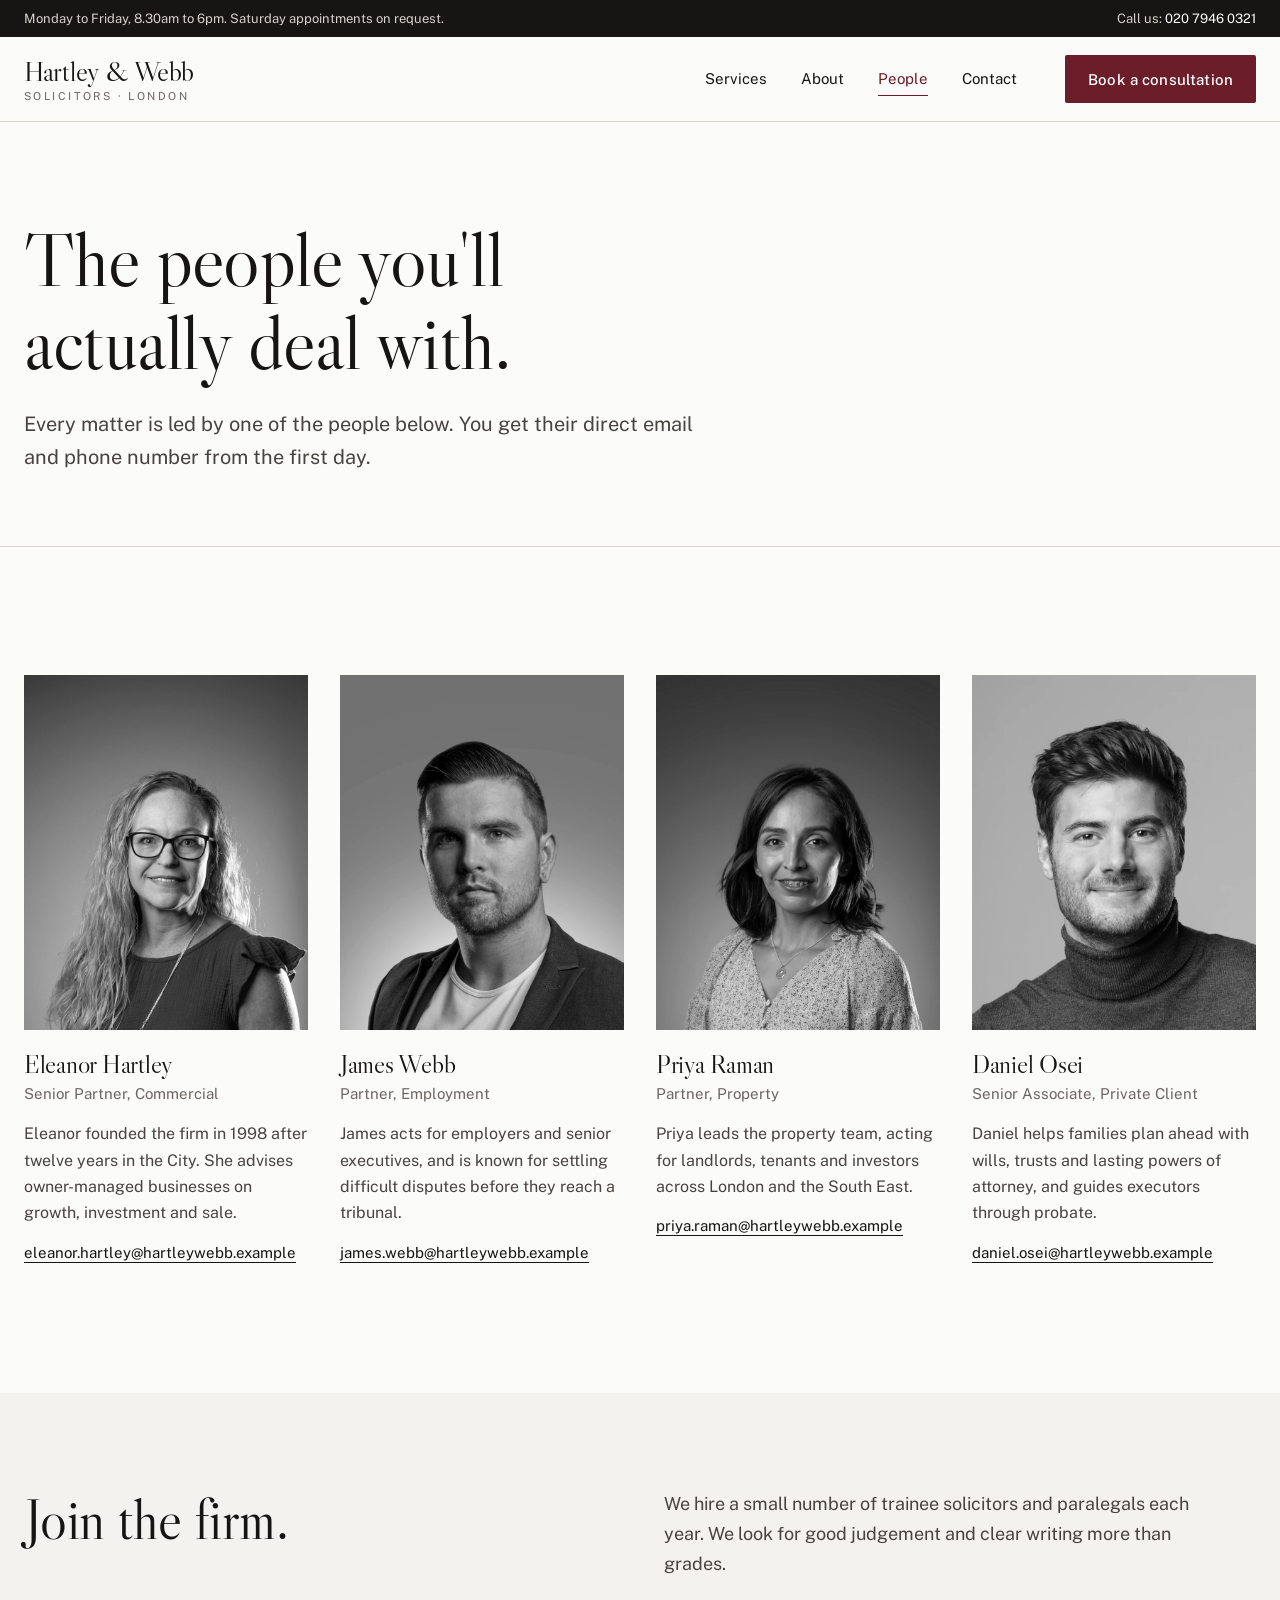
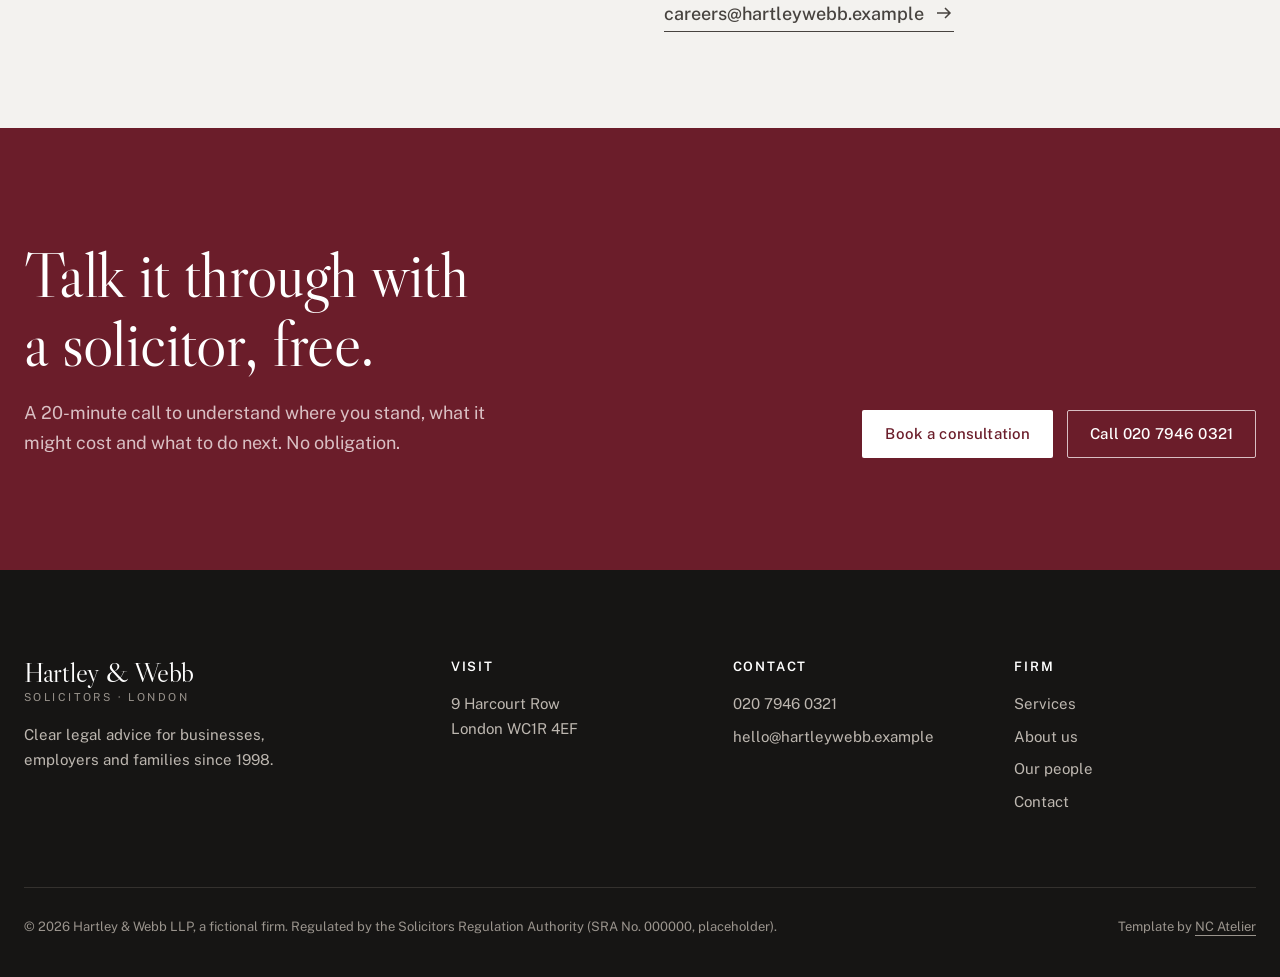
==== team.html @ ed43b605 "Hartley & Webb law firm brochure site template Five-page plain HTML/CSS/JS site: home with call-back" ====
<!doctype html>
<html lang="en-GB">
<head>
<meta charset="utf-8">
<meta name="viewport" content="width=device-width, initial-scale=1">
<title>Our people | Hartley & Webb Solicitors</title>
<meta name="description" content="Meet the partners and solicitors at Hartley & Webb, a London law firm for businesses and families.">
<meta property="og:title" content="Our people | Hartley & Webb Solicitors">
<meta property="og:description" content="Meet the partners and solicitors at Hartley & Webb, a London law firm for businesses and families.">
<meta property="og:type" content="website">
<meta property="og:image" content="images/hero.webp">
<meta name="theme-color" content="#fbfbfa">
<link rel="icon" href="data:image/svg+xml,%3Csvg xmlns='http://www.w3.org/2000/svg' viewBox='0 0 32 32'%3E%3Crect width='32' height='32' fill='%236b1d2a'/%3E%3Ctext x='16' y='22' font-family='Georgia' font-size='17' fill='white' text-anchor='middle'%3EH%26amp;W%3C/text%3E%3C/svg%3E">
<link rel="preload" href="fonts/libre-caslon-display.woff2" as="font" type="font/woff2" crossorigin>
<link rel="stylesheet" href="styles.css">
</head>
<body>
<a class="skip" href="#main">Skip to content</a>
<div class="topbar">
  <div class="wrap">
    <span class="hours">Monday to Friday, 8.30am to 6pm. Saturday appointments on request.</span>
    <span>Call us: <a href="tel:+442079460321">020 7946 0321</a></span>
  </div>
</div>
<header class="site-header">
  <div class="wrap header-in">
    <a class="brand" href="index.html" aria-label="Hartley &amp; Webb, home"><b>Hartley &amp; Webb</b><span>Solicitors · London</span></a>
    <button class="menu-btn" type="button" aria-expanded="false" aria-controls="main-nav" aria-label="Open menu">
      <svg width="22" height="22" viewBox="0 0 22 22" aria-hidden="true"><path d="M2 6h18M2 11h18M2 16h18" stroke="currentColor" stroke-width="1.5"/></svg>
    </button>
    <nav class="main-nav" id="main-nav" aria-label="Main">
      <button class="menu-btn nav-close" type="button" aria-label="Close menu">
        <svg width="20" height="20" viewBox="0 0 20 20" aria-hidden="true"><path d="M4 4l12 12M16 4L4 16" stroke="currentColor" stroke-width="1.5"/></svg>
      </button>
      <ul>
          <li><a href="services.html">Services</a></li>
          <li><a href="about.html">About</a></li>
          <li><a href="team.html" aria-current="page">People</a></li>
          <li><a href="contact.html">Contact</a></li>
      </ul>
    </nav>
    <a class="btn btn-claret header-cta" href="contact.html">Book a consultation</a>
  </div>
</header>

<main id="main">
  <section class="page-intro">
    <div class="wrap">
      <h1>The people you'll actually deal with.</h1>
      <p>Every matter is led by one of the people below. You get their direct email and phone number from the first day.</p>
    </div>
  </section>
  <section class="section" aria-labelledby="partners-title">
    <h2 class="sr-only" id="partners-title">Partners and senior lawyers</h2>
    <div class="wrap">
      <div class="people">
      <article class="person">
        <img src="images/eleanor.webp" alt="Portrait of Eleanor Hartley" width="800" height="1000" loading="lazy">
        <h3>Eleanor Hartley</h3>
        <p class="role">Senior Partner, Commercial</p>
        <p class="bio">Eleanor founded the firm in 1998 after twelve years in the City. She advises owner-managed businesses on growth, investment and sale.</p>
        <p class="contact"><a href="mailto:eleanor.hartley@hartleywebb.example">eleanor.hartley@hartleywebb.example</a></p>
      </article>
      <article class="person">
        <img src="images/james.webp" alt="Portrait of James Webb" width="800" height="1000" loading="lazy">
        <h3>James Webb</h3>
        <p class="role">Partner, Employment</p>
        <p class="bio">James acts for employers and senior executives, and is known for settling difficult disputes before they reach a tribunal.</p>
        <p class="contact"><a href="mailto:james.webb@hartleywebb.example">james.webb@hartleywebb.example</a></p>
      </article>
      <article class="person">
        <img src="images/priya.webp" alt="Portrait of Priya Raman" width="800" height="1000" loading="lazy">
        <h3>Priya Raman</h3>
        <p class="role">Partner, Property</p>
        <p class="bio">Priya leads the property team, acting for landlords, tenants and investors across London and the South East.</p>
        <p class="contact"><a href="mailto:priya.raman@hartleywebb.example">priya.raman@hartleywebb.example</a></p>
      </article>
      <article class="person">
        <img src="images/daniel.webp" alt="Portrait of Daniel Osei" width="800" height="1000" loading="lazy">
        <h3>Daniel Osei</h3>
        <p class="role">Senior Associate, Private Client</p>
        <p class="bio">Daniel helps families plan ahead with wills, trusts and lasting powers of attorney, and guides executors through probate.</p>
        <p class="contact"><a href="mailto:daniel.osei@hartleywebb.example">daniel.osei@hartleywebb.example</a></p>
      </article>
    </div>
    </div>
  </section>
  <section class="section-tight stone" aria-labelledby="careers-title">
    <div class="wrap section-head" style="margin-bottom:0;align-items:start">
      <h2 id="careers-title">Join the firm.</h2>
      <div>
        <p>We hire a small number of trainee solicitors and paralegals each year. We look for good judgement and clear writing more than grades.</p>
        <p style="margin-top:20px"><a class="arrow-link" href="mailto:careers@hartleywebb.example">careers@hartleywebb.example <svg width="20" height="20" viewBox="0 0 20 20" aria-hidden="true"><path d="M3 10h13M11 5l5 5-5 5" fill="none" stroke="currentColor" stroke-width="1.5"/></svg></a></p>
      </div>
    </div>
  </section>
<section class="band" aria-labelledby="band-title">
  <div class="wrap band-in">
    <div>
      <h2 id="band-title">Talk it through with a solicitor, free.</h2>
      <p>A 20-minute call to understand where you stand, what it might cost and what to do next. No obligation.</p>
    </div>
    <div class="actions">
      <a class="btn btn-light" href="contact.html">Book a consultation</a>
      <a class="btn btn-line" href="tel:+442079460321">Call 020 7946 0321</a>
    </div>
  </div>
</section>
</main>
<footer class="site-footer">
  <div class="wrap">
    <div class="foot-grid">
      <div>
        <a class="brand" href="index.html"><b>Hartley &amp; Webb</b><span>Solicitors · London</span></a>
        <p style="margin-top:20px;max-width:34ch">Clear legal advice for businesses, employers and families since 1998.</p>
      </div>
      <div>
        <h2>Visit</h2>
        <address>9 Harcourt Row<br>London WC1R 4EF</address>
      </div>
      <div>
        <h2>Contact</h2>
        <ul>
          <li><a href="tel:+442079460321">020 7946 0321</a></li>
          <li><a href="mailto:hello@hartleywebb.example">hello@hartleywebb.example</a></li>
        </ul>
      </div>
      <div>
        <h2>Firm</h2>
        <ul>
          <li><a href="services.html">Services</a></li>
          <li><a href="about.html">About us</a></li>
          <li><a href="team.html">Our people</a></li>
          <li><a href="contact.html">Contact</a></li>
        </ul>
      </div>
    </div>
    <div class="legal">
      <span>© <span data-year>2026</span> Hartley &amp; Webb LLP, a fictional firm. Regulated by the Solicitors Regulation Authority (SRA No. 000000, placeholder).</span>
      <span>Template by <a href="https://ncatelier.com">NC Atelier</a></span>
    </div>
  </div>
</footer>
<script src="main.js" defer></script>
</body>
</html>
---- styles.css ----
@font-face { font-family: "Libre Caslon Display"; src: url(fonts/libre-caslon-display.woff2) format("woff2"); font-weight: 400; font-display: swap; }
@font-face { font-family: "Public Sans"; src: url(fonts/public-sans.woff2) format("woff2"); font-weight: 100 900; font-display: swap; }

:root {
  --ink: #161514;
  --ink-2: #47433f;
  --ink-3: #6b6661;
  --stone: #f3f2ef;
  --stone-2: #e7e4df;
  --line: #d9d5ce;
  --paper: #fbfbfa;
  --claret: #6b1d2a;
  --claret-2: #521520;
  --claret-soft: #f3e8e9;
  --on-claret: #f6eded;
  --on-claret-2: #d9bfc3;
  --serif: "Libre Caslon Display", "Iowan Old Style", Georgia, serif;
  --sans: "Public Sans", ui-sans-serif, system-ui, -apple-system, "Segoe UI", sans-serif;
  --wrap: 1240px;
  --ease: cubic-bezier(.2, .8, .2, 1);
}
*, *::before, *::after { box-sizing: border-box; }
html { -webkit-text-size-adjust: 100%; accent-color: var(--claret); caret-color: var(--claret); scrollbar-color: var(--line) var(--paper); }
body { margin: 0; background: var(--paper); color: var(--ink); font: 400 17px/1.65 var(--sans); -webkit-font-smoothing: antialiased; }
::selection { background: var(--claret); color: #fff; }
:focus-visible { outline: 2px solid var(--claret); outline-offset: 3px; }
img { display: block; max-width: 100%; height: auto; }
a { color: inherit; text-underline-offset: 4px; text-decoration-thickness: 1px; }
h1, h2, h3 { font-family: var(--serif); font-weight: 400; line-height: 1.08; letter-spacing: -0.01em; margin: 0; text-wrap: balance; }
h4 { margin: 0; }
p { margin: 0; }
.wrap { width: min(var(--wrap), 100% - 48px); margin-inline: auto; }
.skip { position: absolute; left: -9999px; top: 8px; background: var(--ink); color: #fff; padding: 10px 16px; z-index: 100; }
.skip:focus { left: 8px; }
.sr-only { position: absolute; width: 1px; height: 1px; overflow: hidden; clip: rect(0 0 0 0); white-space: nowrap; }

/* Buttons and links */
.btn {
  display: inline-flex; align-items: center; justify-content: center; gap: 10px;
  min-height: 48px; padding: 0 22px; border: 1px solid transparent; border-radius: 2px;
  font: 500 15px/1 var(--sans); letter-spacing: .01em; text-decoration: none; cursor: pointer;
  transition: background .25s var(--ease), color .25s var(--ease), border-color .25s var(--ease);
}
.btn-claret { background: var(--claret); color: #fff; }
.btn-claret:hover { background: var(--claret-2); }
.btn-line { border-color: var(--ink); color: var(--ink); background: transparent; }
.btn-line:hover { background: var(--ink); color: #fff; }
.btn-light { background: #fff; color: var(--claret); }
.btn-light:hover { background: var(--stone); }
.btn[disabled] { opacity: .6; cursor: progress; }
.arrow-link { display: inline-flex; align-items: center; gap: 10px; font-weight: 500; text-decoration: none; border-bottom: 1px solid currentColor; padding-bottom: 3px; }
.arrow-link svg { transition: transform .3s var(--ease); }
.arrow-link:hover svg { transform: translateX(4px); }

/* Header */
.topbar { background: var(--ink); color: #d6d2cc; font-size: 13px; }
.topbar .wrap { display: flex; justify-content: space-between; gap: 16px; padding: 8px 0; }
.topbar a { text-decoration: none; color: #fff; }
@media (max-width: 640px) { .topbar .hours { display: none; } .topbar .wrap { justify-content: center; } }
.site-header { background: var(--paper); border-bottom: 1px solid var(--line); position: sticky; top: 0; z-index: 40; }
.header-in { display: flex; align-items: center; gap: 40px; height: 84px; }
.brand { text-decoration: none; display: flex; flex-direction: column; line-height: 1; }
.brand b { font: 400 28px/1 var(--serif); letter-spacing: -0.01em; }
.brand span { margin-top: 6px; font-size: 11px; letter-spacing: .22em; text-transform: uppercase; color: var(--ink-3); }
.main-nav { margin-left: auto; }
.main-nav ul { list-style: none; margin: 0; padding: 0; display: flex; gap: 34px; font-size: 15px; }
.main-nav a { text-decoration: none; padding: 8px 0; border-bottom: 1px solid transparent; transition: border-color .2s; }
.main-nav a:hover, .main-nav a[aria-current="page"] { border-bottom-color: var(--claret); }
.main-nav a[aria-current="page"] { color: var(--claret); }
.header-cta { margin-left: 8px; }
.menu-btn { display: none; margin-left: auto; background: none; border: 1px solid var(--line); width: 48px; height: 48px; cursor: pointer; color: var(--ink); }
@media (max-width: 960px) {
  .header-in { height: 72px; gap: 16px; }
  .header-cta { display: none; }
  .menu-btn { display: grid; place-items: center; }
  .main-nav { position: fixed; inset: 0 0 0 auto; width: min(360px, 100%); background: var(--paper); border-left: 1px solid var(--line); padding: 96px 32px 32px; transform: translateX(100%); visibility: hidden; transition: transform .35s var(--ease), visibility 0s .35s; z-index: 60; }
  .main-nav.open { transform: none; visibility: visible; transition: transform .35s var(--ease); }
  .main-nav ul { flex-direction: column; gap: 6px; font: 400 30px/1.3 var(--serif); }
  .nav-close { position: absolute; top: 20px; right: 20px; }
  .menu-btn[aria-expanded="true"] { position: relative; z-index: 70; }
}
@media (min-width: 961px) { .nav-close { display: none; } }

/* Page intro (inner pages) */
.page-intro { padding: 96px 0 72px; border-bottom: 1px solid var(--line); }
.page-intro h1 { font-size: clamp(2.8rem, 6vw, 5.2rem); max-width: 14ch; }
.page-intro p { margin-top: 24px; font-size: 20px; color: var(--ink-2); max-width: 56ch; }

/* Home hero */
.hero { padding: 80px 0 0; }
.hero h1 { font-size: clamp(3rem, 7.4vw, 6rem); max-width: 13ch; }
.hero-lede { display: grid; justify-items: start; gap: 24px; margin-top: 32px; }
.hero-lede p { font-size: clamp(1.1rem, 1.6vw, 1.3rem); color: var(--ink-2); max-width: 50ch; }
.hero-figure { margin: 56px 0 0; position: relative; }
.hero-figure img { width: 100%; height: clamp(360px, 62vh, 640px); object-fit: cover; object-position: 55% 18%; }
.callback {
  position: absolute; right: max(24px, calc((100% - var(--wrap)) / 2)); bottom: -72px; width: min(420px, calc(100% - 48px));
  background: var(--paper); padding: 32px; box-shadow: 0 2px 4px rgb(22 21 20 / .06), 0 24px 48px -16px rgb(22 21 20 / .28);
}
.callback h2 { font-size: 30px; }
.callback p.small { margin-top: 8px; font-size: 15px; color: var(--ink-3); }
.hero-spacer { height: 120px; }
@media (max-width: 640px) { .hero-figure img { height: auto; aspect-ratio: 8 / 7; object-position: center top; } }
@media (max-width: 820px) {
  .hero-lede { grid-template-columns: 1fr; }
  .callback { position: relative; z-index: 1; right: auto; bottom: auto; width: auto; margin: -48px 16px 0; padding: 24px; }
  .hero-spacer { height: 32px; }
}

/* Forms */
.form { display: grid; gap: 16px; margin-top: 22px; }
.form .row { display: grid; grid-template-columns: 1fr 1fr; gap: 16px; }
@media (max-width: 560px) { .form .row { grid-template-columns: 1fr; } }
.field label { display: block; font-size: 14px; font-weight: 500; margin-bottom: 6px; }
.field input, .field select, .field textarea {
  width: 100%; min-height: 48px; padding: 12px 14px; border: 1px solid var(--line); border-radius: 2px;
  font: 400 16px var(--sans); color: var(--ink); background: #fff; transition: border-color .2s, box-shadow .2s;
}
.field textarea { min-height: 140px; resize: vertical; }
.field input:focus, .field select:focus, .field textarea:focus { outline: none; border-color: var(--claret); box-shadow: 0 0 0 3px rgb(107 29 42 / .12); }
.field [aria-invalid="true"] { border-color: #a3261b; }
.field .err { display: none; margin-top: 6px; font-size: 14px; color: #a3261b; }
.field [aria-invalid="true"] + .err { display: block; }
.form-status { font-size: 15px; min-height: 1.5em; }
.form-status.ok { color: #1f6b3a; }
.consent { font-size: 13px; color: var(--ink-3); }

/* Sections */
.section { padding: 128px 0; }
.section-tight { padding: 96px 0; }
.section-head { display: grid; grid-template-columns: 1fr 1fr; gap: 48px; align-items: end; margin-bottom: 64px; }
.section-head h2 { font-size: clamp(2.2rem, 4.4vw, 3.6rem); max-width: 16ch; }
.section-head p { color: var(--ink-2); font-size: 18px; max-width: 48ch; }
@media (max-width: 820px) { .section-head { grid-template-columns: 1fr; gap: 20px; } .section { padding: 96px 0; } }
.stone { background: var(--stone); }

/* Practice list */
.practice { list-style: none; margin: 0; padding: 0; border-top: 1px solid var(--ink); }
.practice li { border-bottom: 1px solid var(--line); }
.practice a { display: grid; grid-template-columns: 1.1fr 1.4fr 40px; gap: 32px; align-items: center; padding: 34px 0; text-decoration: none; transition: background .3s var(--ease), padding .3s var(--ease); }
.practice a:hover { background: var(--stone); padding-inline: 20px; }
.practice h3 { font-size: clamp(1.7rem, 2.6vw, 2.3rem); }
.practice p { color: var(--ink-2); }
.practice .fee { display: block; margin-top: 8px; font: 400 19px/1.3 var(--serif); color: var(--claret); }
.practice svg { justify-self: end; color: var(--claret); transition: transform .3s var(--ease); }
.practice a:hover svg { transform: translateX(6px); }
@media (max-width: 760px) { .practice a { grid-template-columns: 1fr 24px; gap: 8px 16px; } .practice p { grid-column: 1; } .practice svg { grid-row: 1; grid-column: 2; } }

/* Split feature */
.split { display: grid; grid-template-columns: 1fr 1fr; gap: 80px; align-items: center; }
.split img { width: 100%; aspect-ratio: 5 / 6; object-fit: cover; }
.split h2 { font-size: clamp(2.2rem, 4vw, 3.4rem); }
.split .body { display: grid; gap: 20px; color: var(--ink-2); }
.split .body p:first-of-type { margin-top: 28px; }
@media (max-width: 880px) { .split { grid-template-columns: 1fr; gap: 40px; } .split img { aspect-ratio: 4 / 3; } }

.principles { margin-top: 40px; display: grid; gap: 0; border-top: 1px solid var(--line); }
.principles div { display: grid; grid-template-columns: 200px 1fr; gap: 24px; padding: 20px 0; border-bottom: 1px solid var(--line); }
.principles dt, .principles strong { font-weight: 600; color: var(--ink); }
.principles dd { margin: 0; }
@media (max-width: 560px) { .principles div { grid-template-columns: 1fr; gap: 4px; } }

/* Fees table */
.fees { width: 100%; border-collapse: collapse; font-size: 16px; }
.fees caption { text-align: left; color: var(--ink-3); font-size: 14px; padding-bottom: 16px; }
.fees th, .fees td { text-align: left; padding: 18px 16px 18px 0; border-bottom: 1px solid var(--line); vertical-align: top; }
.fees thead th { font-size: 13px; text-transform: uppercase; letter-spacing: .12em; color: var(--ink-3); font-weight: 500; border-bottom-color: var(--ink); }
.fees td:last-child, .fees th:last-child { text-align: right; padding-right: 0; white-space: nowrap; font-variant-numeric: tabular-nums; }
.fees td:first-child { font-weight: 500; }

/* Quotes */
.quotes { display: grid; grid-template-columns: 1fr 1fr; gap: 64px; }
.quotes figure { margin: 0; border-top: 1px solid var(--ink); padding-top: 32px; }
.quotes blockquote { margin: 0; font: 400 clamp(1.4rem, 2.2vw, 1.85rem)/1.35 var(--serif); }
.quotes figcaption { margin-top: 24px; font-size: 15px; color: var(--ink-3); }
.quotes figcaption b { color: var(--ink); font-weight: 600; }
@media (max-width: 820px) { .quotes { grid-template-columns: 1fr; gap: 48px; } }

/* People */
.people { display: grid; grid-template-columns: repeat(4, 1fr); gap: 32px; }
.person img { width: 100%; aspect-ratio: 4 / 5; object-fit: cover; filter: grayscale(1) contrast(1.05); transition: filter .5s var(--ease); }
.person:hover img { filter: none; }
.person h3 { margin-top: 20px; font-size: 26px; }
.person .role { margin-top: 4px; font-size: 15px; color: var(--ink-3); }
.person .bio { margin-top: 14px; font-size: 16px; color: var(--ink-2); }
.person .contact { margin-top: 14px; font-size: 15px; display: grid; gap: 2px; }
@media (max-width: 960px) { .people { grid-template-columns: repeat(2, 1fr); } }
@media (max-width: 520px) { .people { gap: 24px 16px; } .person h3 { font-size: 21px; } .person .bio { font-size: 15px; } }

/* Claret band */
.band { background: var(--claret); color: var(--on-claret); padding: 112px 0; }
.band-in { display: grid; grid-template-columns: 1.4fr 1fr; gap: 48px; align-items: end; }
.band h2 { font-size: clamp(2.4rem, 5vw, 4.2rem); color: #fff; }
.band p { margin-top: 20px; color: var(--on-claret-2); font-size: 18px; max-width: 46ch; }
.band .actions { display: flex; flex-wrap: wrap; gap: 14px; justify-content: flex-end; }
.band .btn-line { border-color: var(--on-claret-2); color: #fff; }
.band .btn-line:hover { background: #fff; color: var(--claret); }
.band :focus-visible { outline-color: #fff; }
@media (max-width: 820px) { .band-in { grid-template-columns: 1fr; } .band .actions { justify-content: flex-start; } }

/* Service detail */
.service { display: grid; grid-template-columns: 300px 1fr; gap: 64px; padding: 88px 0; border-bottom: 1px solid var(--line); scroll-margin-top: 100px; }
.service aside { position: sticky; top: 120px; align-self: start; }
.service aside h2 { font-size: clamp(2rem, 3.4vw, 2.8rem); }
.service aside .from { margin-top: 18px; font-size: 15px; color: var(--ink-3); }
.service aside .from b { display: block; font: 400 30px/1.2 var(--serif); color: var(--claret); }
.service .content { display: grid; gap: 24px; color: var(--ink-2); max-width: 70ch; }
.service .content > p:first-child { font-size: 20px; color: var(--ink); }
.service .content h3 { font: 600 15px/1.4 var(--sans); text-transform: uppercase; letter-spacing: .12em; color: var(--ink); margin-top: 12px; }
.ticks { list-style: none; margin: 0; padding: 0; display: grid; grid-template-columns: 1fr 1fr; gap: 12px 32px; }
.ticks li { padding-left: 24px; position: relative; }
.ticks li::before { content: ""; position: absolute; left: 0; top: .7em; width: 12px; height: 1px; background: var(--claret); }
@media (max-width: 860px) { .service { grid-template-columns: 1fr; gap: 28px; padding: 64px 0; } .service aside { position: static; } .ticks { grid-template-columns: 1fr; } }
.jump { display: flex; flex-wrap: wrap; gap: 10px; margin-top: 36px; }
.jump a { font-size: 15px; text-decoration: none; padding: 10px 16px; border: 1px solid var(--line); background: #fff; }
.jump a:hover { border-color: var(--ink); }

/* FAQ */
.faq details { border-bottom: 1px solid var(--line); }
.faq summary { cursor: pointer; list-style: none; padding: 22px 40px 22px 0; position: relative; font-weight: 500; }
.faq summary::-webkit-details-marker { display: none; }
.faq summary::after { content: ""; position: absolute; right: 4px; top: 50%; width: 14px; height: 1px; background: var(--ink); box-shadow: none; }
.faq summary::before { content: ""; position: absolute; right: 10.5px; top: calc(50% - 6.5px); width: 1px; height: 14px; background: var(--ink); transition: transform .3s var(--ease); }
.faq details[open] summary::before { transform: scaleY(0); }
.faq details p { padding: 0 40px 24px 0; color: var(--ink-2); }

/* Timeline */
.timeline { list-style: none; margin: 0; padding: 0; border-top: 1px solid var(--ink); }
.timeline li { display: grid; grid-template-columns: 160px 1fr; gap: 32px; padding: 28px 0; border-bottom: 1px solid var(--line); }
.timeline .yr { font: 400 34px/1 var(--serif); color: var(--claret); font-variant-numeric: lining-nums; }
.timeline h3 { font: 600 18px/1.4 var(--sans); }
.timeline p { color: var(--ink-2); margin-top: 6px; }
@media (max-width: 560px) { .timeline li { grid-template-columns: 1fr; gap: 8px; } }

/* Contact */
.contact-grid { display: grid; grid-template-columns: 1.3fr 1fr; gap: 80px; }
.contact-card { border-top: 1px solid var(--ink); padding-top: 28px; display: grid; gap: 28px; }
.contact-card h2 { font-size: 30px; }
.contact-card dl { margin: 0; display: grid; gap: 18px; }
.contact-card dt { font-size: 13px; text-transform: uppercase; letter-spacing: .12em; color: var(--ink-3); }
.contact-card dd { margin: 4px 0 0; font-size: 18px; }
.contact-card dd a { text-decoration: none; border-bottom: 1px solid var(--line); }
.contact-card img { width: 100%; aspect-ratio: 16 / 10; object-fit: cover; }
@media (max-width: 900px) { .contact-grid { grid-template-columns: 1fr; gap: 56px; } }

/* Footer */
.site-footer { background: var(--ink); color: #bdb7b0; padding: 88px 0 40px; font-size: 15px; }
.foot-grid { display: grid; grid-template-columns: 1.6fr 1fr 1fr 1fr; gap: 40px; }
.site-footer .brand b { color: #fff; }
.site-footer .brand span { color: #9a948d; }
.site-footer h2 { font: 600 13px/1.4 var(--sans); letter-spacing: .14em; text-transform: uppercase; color: #fff; margin-bottom: 16px; }
.site-footer ul { list-style: none; margin: 0; padding: 0; display: grid; gap: 8px; }
.site-footer a { text-decoration: none; }
.site-footer a:hover { color: #fff; text-decoration: underline; }
.site-footer address { font-style: normal; }
.legal { margin-top: 72px; padding-top: 28px; border-top: 1px solid #34312e; display: flex; flex-wrap: wrap; justify-content: space-between; gap: 16px; font-size: 13px; color: #9a948d; }
.legal a { text-decoration: underline; }
@media (max-width: 860px) { .foot-grid { grid-template-columns: 1fr 1fr; } .foot-grid > :first-child { grid-column: 1 / -1; } }

/* One authored moment: the call-back card settles onto the hero photo */
@media (prefers-reduced-motion: no-preference) {
  .callback { animation: settle 1.1s .25s var(--ease) both; }
  @keyframes settle { from { transform: translateY(28px); box-shadow: 0 0 0 rgb(22 21 20 / 0); } }
}
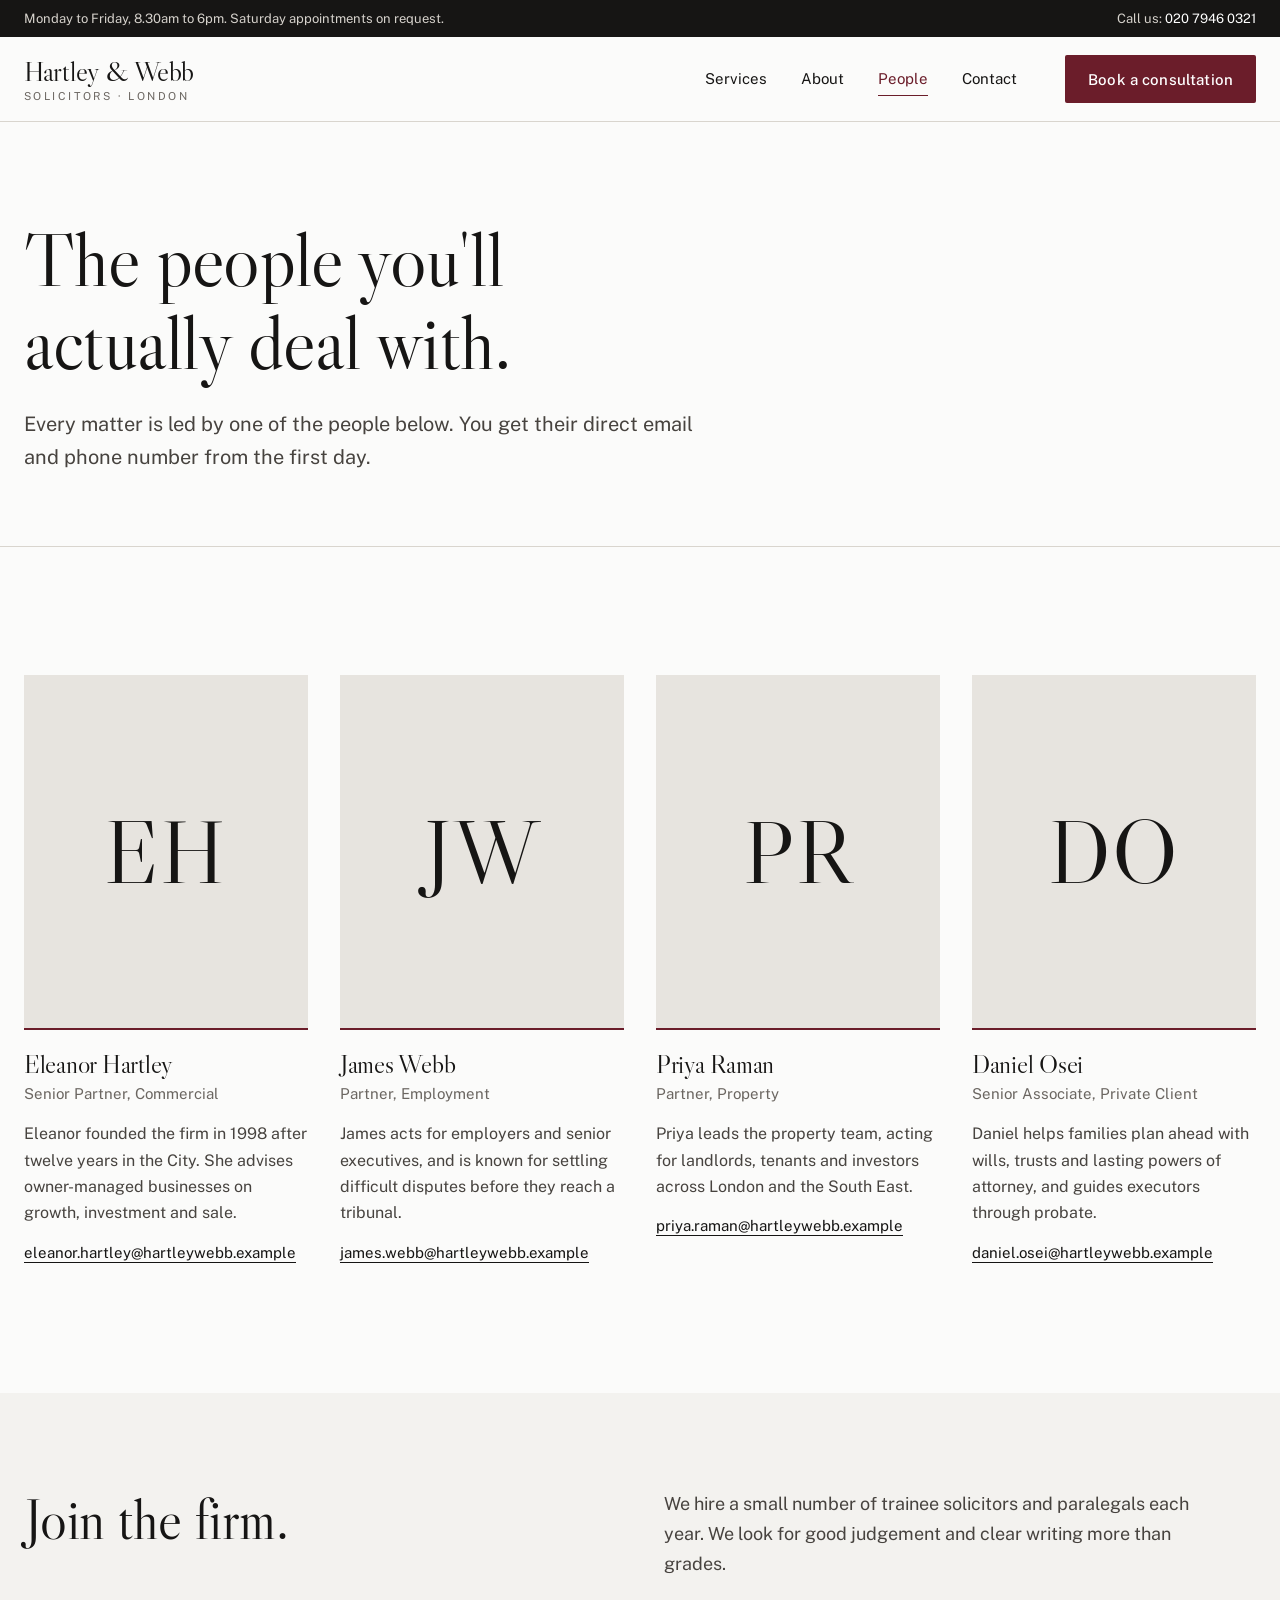
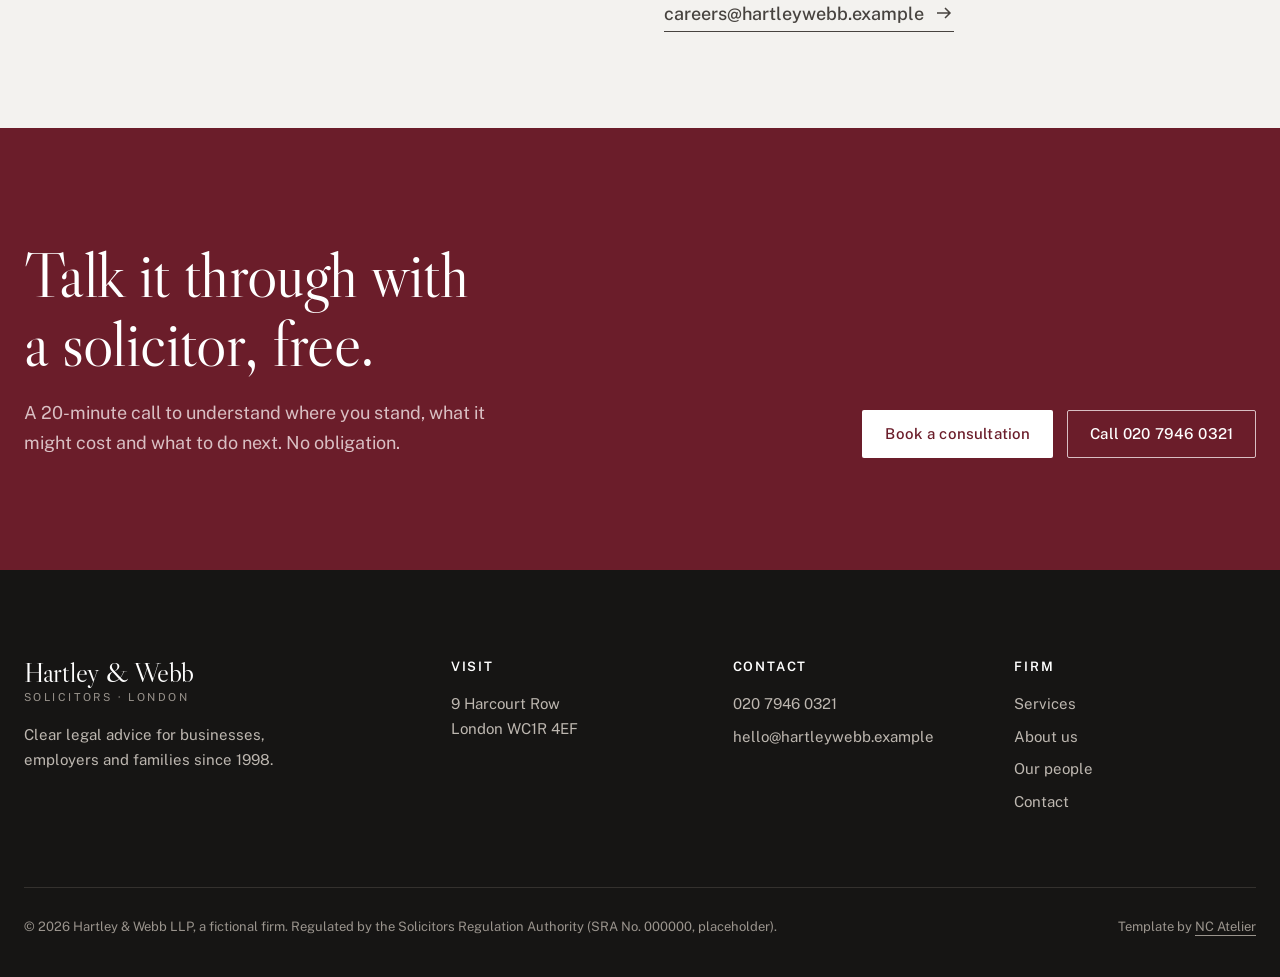
==== commit 284e6727: "Replace team stock portraits with initial tiles The photos showed real people under invented names. " ====
--- a/team.html
+++ b/team.html
@@ -55,28 +55,28 @@
     <div class="wrap">
       <div class="people">
       <article class="person">
-        <img src="images/eleanor.webp" alt="Portrait of Eleanor Hartley" width="800" height="1000" loading="lazy">
+        <div class="monogram" aria-hidden="true"><span>EH</span></div>
         <h3>Eleanor Hartley</h3>
         <p class="role">Senior Partner, Commercial</p>
         <p class="bio">Eleanor founded the firm in 1998 after twelve years in the City. She advises owner-managed businesses on growth, investment and sale.</p>
         <p class="contact"><a href="mailto:eleanor.hartley@hartleywebb.example">eleanor.hartley@hartleywebb.example</a></p>
       </article>
       <article class="person">
-        <img src="images/james.webp" alt="Portrait of James Webb" width="800" height="1000" loading="lazy">
+        <div class="monogram" aria-hidden="true"><span>JW</span></div>
         <h3>James Webb</h3>
         <p class="role">Partner, Employment</p>
         <p class="bio">James acts for employers and senior executives, and is known for settling difficult disputes before they reach a tribunal.</p>
         <p class="contact"><a href="mailto:james.webb@hartleywebb.example">james.webb@hartleywebb.example</a></p>
       </article>
       <article class="person">
-        <img src="images/priya.webp" alt="Portrait of Priya Raman" width="800" height="1000" loading="lazy">
+        <div class="monogram" aria-hidden="true"><span>PR</span></div>
         <h3>Priya Raman</h3>
         <p class="role">Partner, Property</p>
         <p class="bio">Priya leads the property team, acting for landlords, tenants and investors across London and the South East.</p>
         <p class="contact"><a href="mailto:priya.raman@hartleywebb.example">priya.raman@hartleywebb.example</a></p>
       </article>
       <article class="person">
-        <img src="images/daniel.webp" alt="Portrait of Daniel Osei" width="800" height="1000" loading="lazy">
+        <div class="monogram" aria-hidden="true"><span>DO</span></div>
         <h3>Daniel Osei</h3>
         <p class="role">Senior Associate, Private Client</p>
         <p class="bio">Daniel helps families plan ahead with wills, trusts and lasting powers of attorney, and guides executors through probate.</p>
--- a/styles.css
+++ b/styles.css
@@ -178,12 +178,17 @@
 
 /* People */
 .people { display: grid; grid-template-columns: repeat(4, 1fr); gap: 32px; }
-.person img { width: 100%; aspect-ratio: 4 / 5; object-fit: cover; filter: grayscale(1) contrast(1.05); transition: filter .5s var(--ease); }
-.person:hover img { filter: none; }
+/* Initials instead of photos: swap a .monogram for an <img> when you have real portraits */
+.monogram { aspect-ratio: 4 / 5; display: grid; place-items: center; background: var(--stone-2); border-bottom: 2px solid var(--claret); transition: background .5s var(--ease), color .5s var(--ease); }
+.monogram span { font: 400 clamp(3.5rem, 7vw, 6rem)/1 var(--serif); letter-spacing: .02em; color: var(--ink); transition: color .5s var(--ease); }
+.person:hover .monogram { background: var(--claret); }
+.person:hover .monogram span { color: #fff; }
+.person img { width: 100%; aspect-ratio: 4 / 5; object-fit: cover; }
 .person h3 { margin-top: 20px; font-size: 26px; }
 .person .role { margin-top: 4px; font-size: 15px; color: var(--ink-3); }
 .person .bio { margin-top: 14px; font-size: 16px; color: var(--ink-2); }
-.person .contact { margin-top: 14px; font-size: 15px; display: grid; gap: 2px; }
+.person .contact { margin-top: 14px; font-size: 15px; display: grid; gap: 2px; overflow-wrap: anywhere; }
+.person { min-width: 0; }
 @media (max-width: 960px) { .people { grid-template-columns: repeat(2, 1fr); } }
 @media (max-width: 520px) { .people { gap: 24px 16px; } .person h3 { font-size: 21px; } .person .bio { font-size: 15px; } }
 
